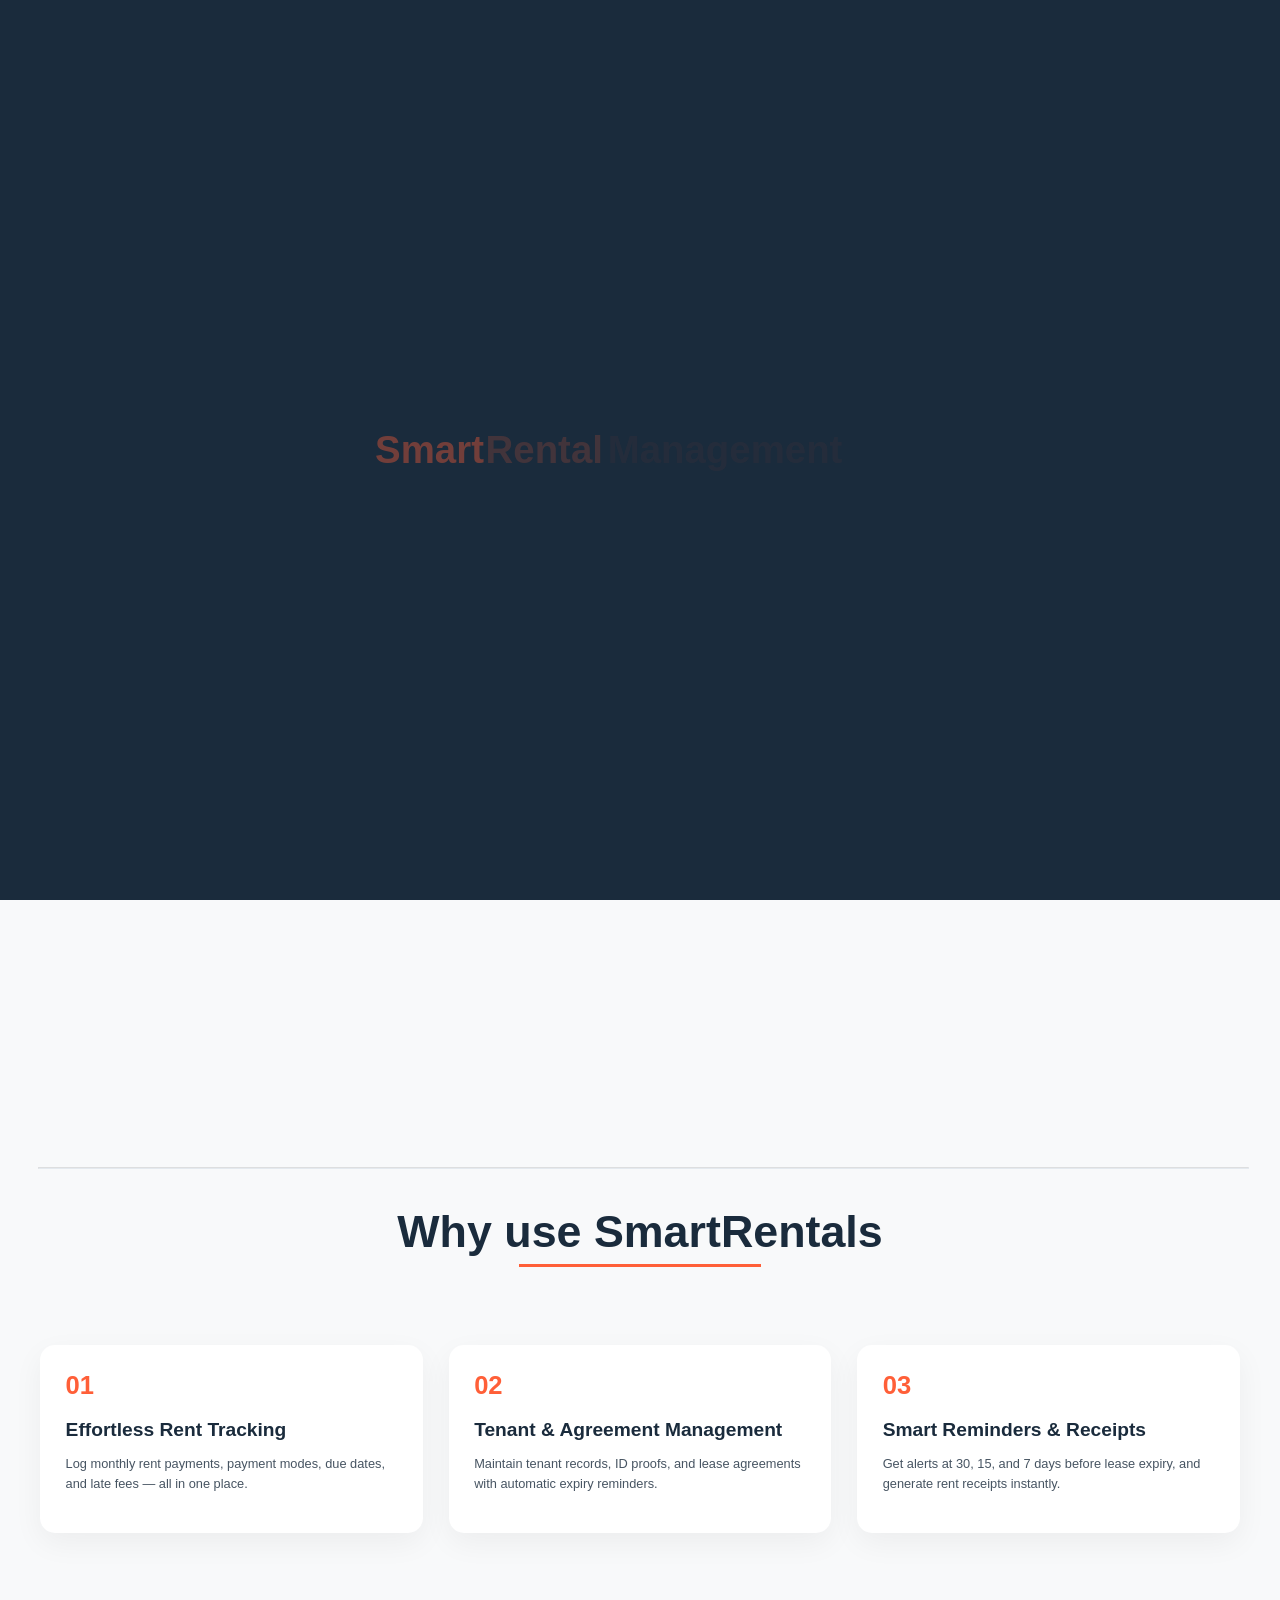
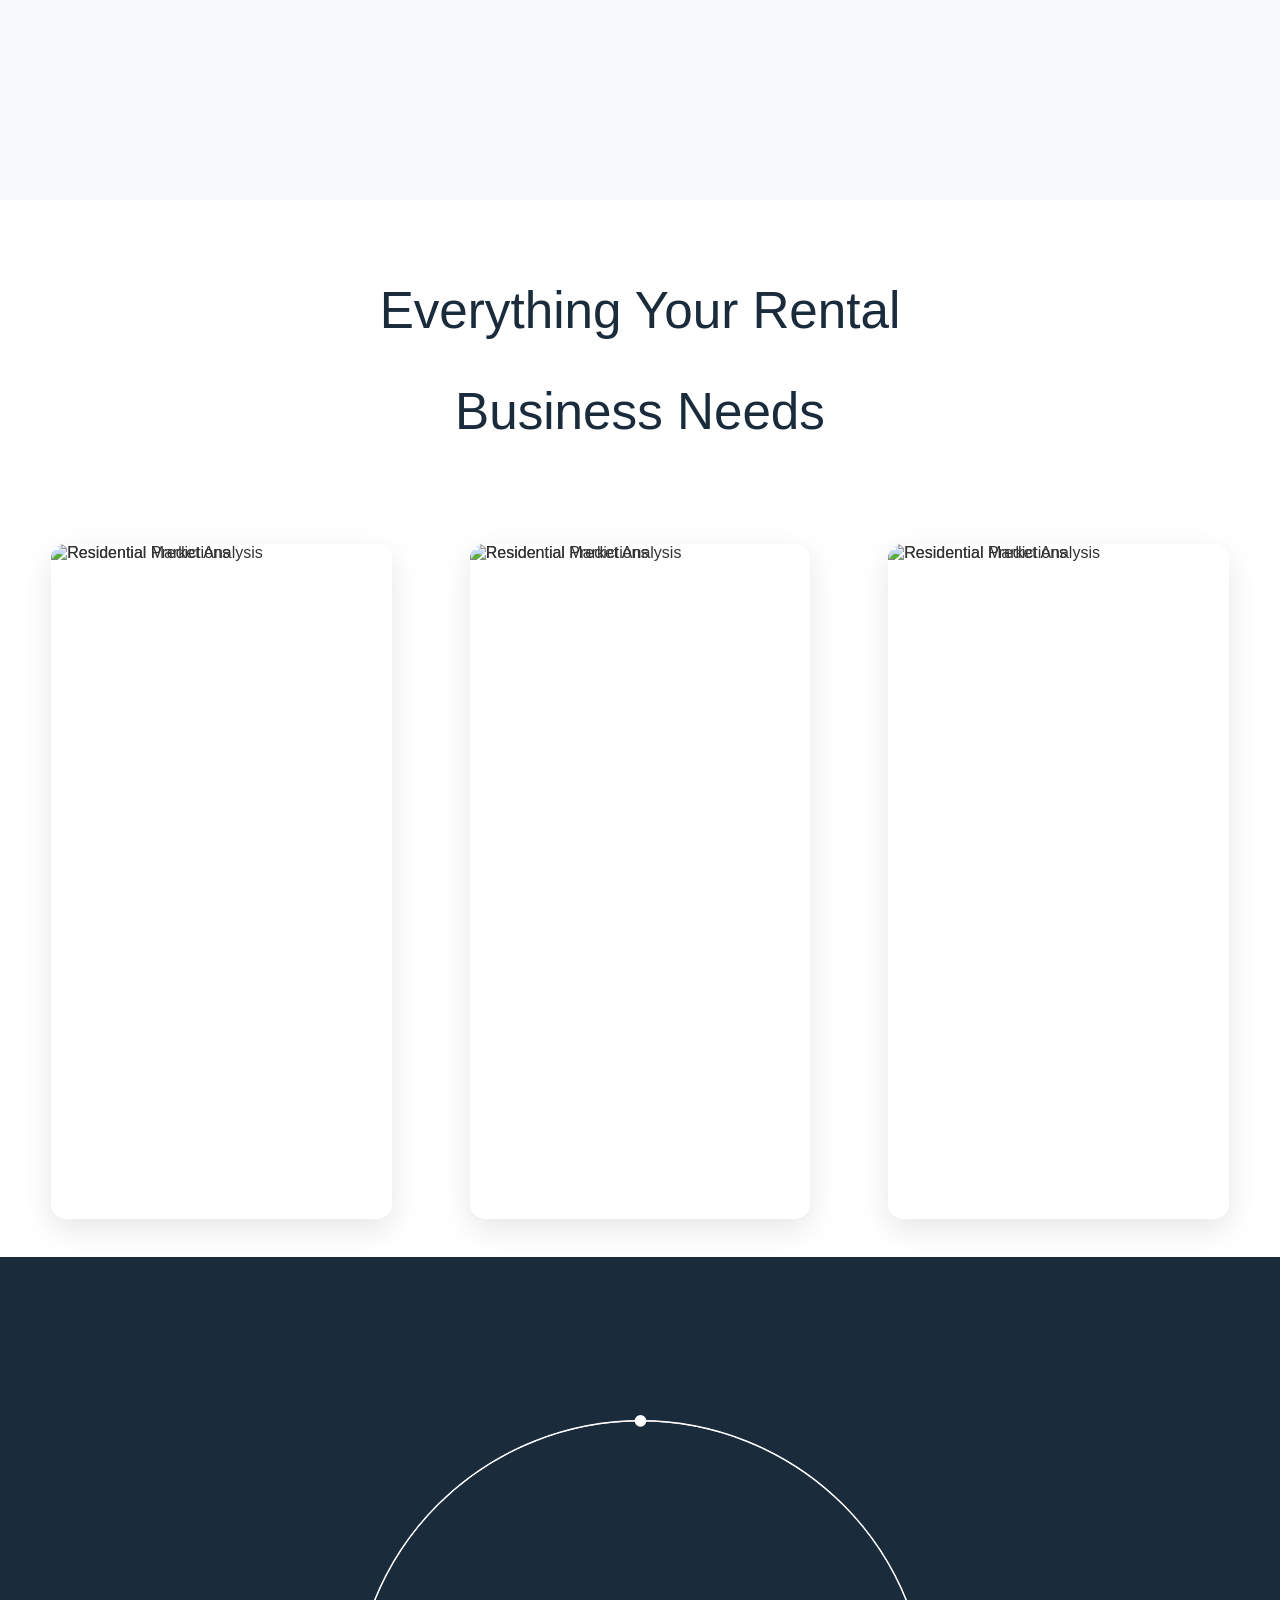
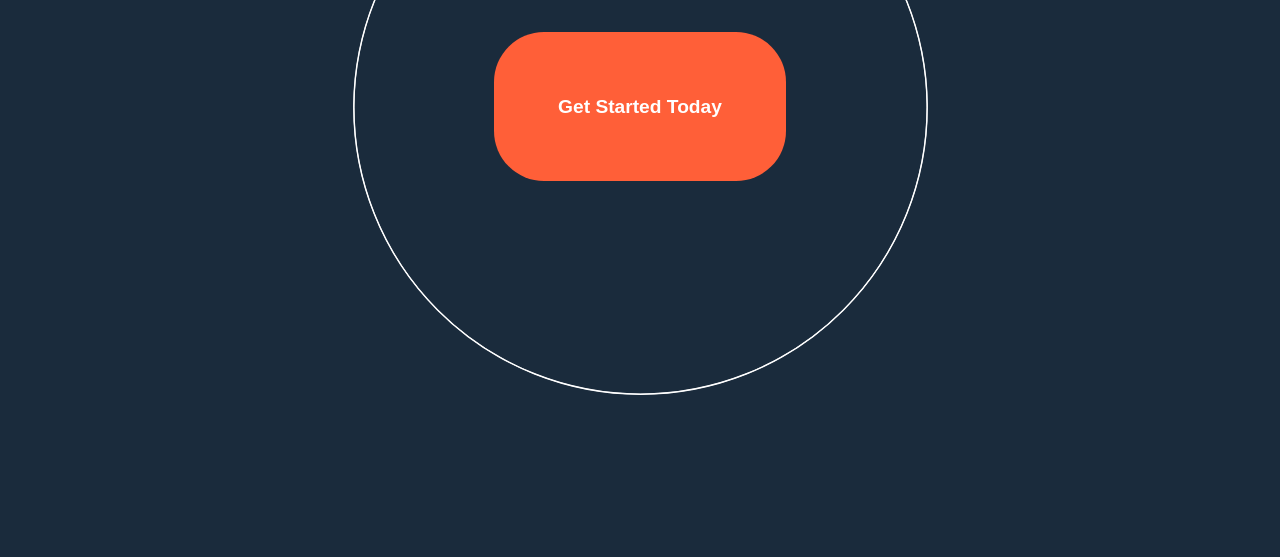
==== templates/index.html @ cf7ee50f "Initial commit of SmartRentals project" ====
<!DOCTYPE html>
<html lang="en">

<head>
    <meta charset="UTF-8">
    <meta name="viewport" content="width=device-width, initial-scale=1.0">
    <title>SmartRentals | Rental &amp; Tenant Management System</title>
    <link rel="shortcut icon" href="assets/img/favicon.ico" type="image/x-icon">
    <link rel="stylesheet" href="https://cdn.jsdelivr.net/npm/swiper@11/swiper-bundle.min.css" />
    <link rel="stylesheet" href="https://cdn.jsdelivr.net/npm/locomotive-scroll@3.5.4/dist/locomotive-scroll.css">
    <style>
        /* CSS for SmartRentals */
        body {
            -webkit-user-select: none;
            -moz-user-select: none;
            -ms-user-select: none;
            user-select: none;
            background: #f8f9fa;
            font-family: 'Raleway', sans-serif;
            margin: 0;
            padding: 0;
            box-sizing: border-box;
        }

        @font-face {
            font-family: insights;
            src: url(./static/fonts/Rejouice-Headline.ttf);
        }

        video::-webkit-media-controls-fullscreen-button {
            display: none !important;
        }

        html,
        body {
            height: 100%;
            width: 100%;
            background: #fff;
            color: #333;
        }

        /* Color Variables */
        :root {
            --primary-dark: #1a2b3c;
            --primary-accent: #FF5F38;
            --accent-hover: #e04b2a;
            --light-bg: #f8f9fa;
            --text-dark: #1a2b3c;
            --text-light: #ffffff;
        }

        /* Loader Styles */
        #loader {
            height: 100%;
            width: 100%;
            position: fixed;
            top: 0;
            background: var(--primary-dark);
            z-index: 99;
            display: flex;
            align-items: center;
            justify-content: center;
            gap: 10px;
            color: var(--primary-accent);
        }

        #loader h3 {
            font-size: 3vw;
        }

        /* Page 1 - Hero Section */
        #page1 {
            height: 100vh;
            width: 100%;
            position: relative;
        }

        #cursor {
            height: 7.5vw;
            width: 7.5vw;
            background-color: var(--primary-dark);
            border-radius: 50%;
            position: fixed;
            z-index: 9;
            display: flex;
            align-items: center;
            justify-content: center;
            transform: translate(-50%, -50%);
        }

        #cursor h5 {
            font-size: 1.15vw;
            font-weight: 500;
            color: var(--text-light);
        }

        #page1 video {
            height: 100%;
            width: 100%;
            object-fit: cover;
            position: absolute;
        }

        #page1-content {
            height: 100%;
            position: relative;
            width: 100%;
            color: var(--text-light);
            display: flex;
            z-index: 10;
            align-items: center;
            flex-direction: column;
            justify-content: space-between;
        }

        nav {
            width: 100%;
            display: flex;
            text-align: center;
            justify-content: space-between;
            padding: 3vw;
        }

        nav h3 {
            font-size: 1.4vw;
            font-weight: 100;
            color: var(--text-light);
        }

        nav h4 {
            font-size: 1.4vw;
            font-weight: 100;
            color: var(--text-light);
        }

        #page1-content h1 {
            font-family: insights;
            font-size: 14vw;
            line-height: 14vw;
            font-weight: 100;
            color: var(--text-light);
            text-shadow: 0 0 10px rgba(0, 0, 0, 0.3);
            white-space: nowrap;
        }

        #page1-content span {
            font-family: insights;
            display: inline-block;
        }

        /* Page 2 - About Section */
        #page2 {
            min-height: 100vh;
            width: 100%;
            background: var(--light-bg);
            padding: 3vw;
            display: flex;
            flex-direction: column;
            justify-content: center;
            box-sizing: border-box;
        }

        .features-heading {
            text-align: center;
            margin-bottom: 4vw;
        }

        .features-heading h2 {
            font-size: 3.5vw;
            color: var(--primary-dark);
            font-weight: 600;
            position: relative;
            display: inline-block;
        }

        .features-heading h2::after {
            content: '';
            position: absolute;
            width: 50%;
            height: 3px;
            background: var(--primary-accent);
            bottom: -10px;
            left: 25%;
        }

        .features-container {
            display: flex;
            justify-content: center;
            gap: 2vw;
            margin: 0 auto;
            max-width: 1200px;
        }

        .feature-card {
            width: 28%;
            padding: 2vw;
            background: white;
            border-radius: 15px;
            box-shadow: 0 10px 30px rgba(0, 0, 0, 0.05);
            transition: all 0.3s ease;
        }

        .feature-number {
            font-size: 2vw;
            font-weight: 700;
            color: var(--primary-accent);
            margin-bottom: 1vw;
        }

        .feature-content h3 {
            font-size: 1.5vw;
            color: var(--primary-dark);
            margin-bottom: 1vw;
            font-weight: 600;
        }

        .feature-content p {
            font-size: 1vw;
            color: var(--text-dark);
            line-height: 1.6;
            opacity: 0.8;
        }

        #page2>#nav {
            display: flex;
            padding: 2.8vw;
            padding-bottom: 1vw;
            height: 21vh;
            width: 100%;
            align-items: end;
            overflow: hidden;
            justify-content: space-between;
        }

        hr {
            width: 94.4vw;
            margin: 0 auto;
            justify-content: center;
            border-color: rgba(26, 43, 60, 0.1);
        }

        #page2>#nav>.elem h1 {
            align-items: baseline;
            font-size: 1.67vw;
            font-weight: 100;
            color: var(--text-dark);
        }

        #page2>.heading {
            padding: 2.8vw;
        }

        #page2>.heading h1 {
            font-size: 4vw;
            font-weight: 500;
            color: var(--text-dark);
        }

        #space {
            margin-left: 8vw;
        }

        /* Page 3 - Services Section */
        #page3 {
            min-height: 100vh;
            width: 100%;
            position: relative;
            padding: 3vw;
            /* Already set, ensure this is enough */
            background: #fff;
            box-sizing: border-box;
            /* Ensures padding is included in width */
        }

        #page3-top {
            text-align: center;
        }

        #page3-top h4 {
            margin-bottom: 1vw;
            font-size: 1vw;
            font-weight: 500;
            color: var(--text-dark);
        }

        #page3-top span {
            font-size: 0.7vw;
            background-color: var(--primary-accent);
            color: var(--text-light);
            padding: 2px 5px;
            border-radius: 10px;
        }

        #page3-top h2 {
            font-size: 4vw;
            font-weight: 500;
            color: var(--text-dark);
        }

        #page3-elements {
            height: 75vh;
            display: flex;
            justify-content: space-between;
            /* Distributes space evenly */
            align-items: center;
            width: 100%;
            margin-top: 8vw;
            gap: 2vw;
            /* Adds consistent spacing between boxes */
            padding: 0 1vw;
            /* Extra side padding to prevent edge sticking */
            box-sizing: border-box;
            /* Includes padding in width calculation */
        }

        #page3-elements .box {
            height: 100%;
            width: calc(30% - 1vw);
            /* Adjusts width to account for gap */
            position: relative;
            overflow: hidden;
            border-radius: 15px;
            box-shadow: 0 10px 30px rgba(0, 0, 0, 0.1);
        }

        #page3-elements .box video {
            height: 100%;
            width: 100%;
            object-fit: cover;
            object-position: center;
        }

        #page3-elements .box img {
            height: 100%;
            width: 100%;
            object-fit: cover;
            object-position: center;
            position: absolute;
            transition: all linear 0.7s;
        }

        #page3-elements>.box:hover img {
            opacity: 1;
        }

        .box-content {
            position: absolute;
            bottom: 0;
            left: 0;
            width: 100%;
            padding: 2vw;
            background: linear-gradient(to top, rgba(0, 0, 0, 0.8), transparent);
            color: var(--text-light);
            z-index: 2;
            transform: translateY(50px);
            opacity: 0;
            transition: all 0.3s ease;
        }

        .box-content h3 {
            font-size: 1.8vw;
            margin-bottom: 0.5vw;
        }

        .box-content p {
            font-size: 1vw;
            opacity: 0.8;
        }

        #page3-elements .box:hover .box-content {
            transform: translateY(0);
            opacity: 1;
        }

        /* Page 4 - CTA Section */
        #page4 {
            height: 100vh;
            width: 100%;
            position: relative;
            display: flex;
            align-items: center;
            justify-content: center;
            background: var(--primary-dark);
        }

        #page4 a {
            color: var(--text-light);
            padding: 5vw;
            font-size: larger;
            font-weight: bolder;
            text-decoration: none;
            background: var(--primary-accent);
            border-radius: 50px;
            transition: all 0.3s ease;
            z-index: 10;
        }

        #page4 a:hover {
            background: var(--accent-hover);
        }

        #page4-top {
            position: absolute;
            z-index: 2;
        }

        #page4 video {
            width: 50%;
        }

        #page4 svg {
            position: absolute;
            height: 65%;
        }

        /* Page 5 - Portfolio Section */
        #page5 {
            height: 100vh;
            width: 100%;
            background: var(--light-bg);
            position: relative;
        }

        #page5 h1 {
            font-size: 4vw;
            font-family: insights;
            font-weight: 100;
            border-bottom: 1px solid rgba(26, 43, 60, 0.1);
            width: 96%;
            margin-left: 2%;
            margin-bottom: -3vw;
            color: var(--text-dark);
            padding-top: 5vw;
        }

        #page5 #swiperdiv {
            position: relative;
            height: 100vh;
        }

        .swiper {
            width: 100vw;
            padding: 5vw;
        }

        .swiper-slide {
            position: relative;
            overflow: hidden;
            border-radius: 15px;
            box-shadow: 0 10px 30px rgba(0, 0, 0, 0.1);
        }

        .swiper-slide img {
            width: 100%;
            height: 60vh;
            object-fit: cover;
        }

        .slide-content {
            position: absolute;
            bottom: 0;
            left: 0;
            width: 100%;
            padding: 2vw;
            background: linear-gradient(to top, rgba(0, 0, 0, 0.8), transparent);
            color: var(--text-light);
        }

        .slide-content h3 {
            font-size: 2vw;
            margin-bottom: 0.5vw;
        }

        .slide-content p {
            font-size: 1.2vw;
            opacity: 0.8;
        }

        .swiper-wrapper {
            align-items: baseline;
            position: absolute;
            z-index: 10;
        }

        @media (max-width: 1024px) {
            .features-heading h2 {
                font-size: 4vw;
            }

            .feature-card {
                width: 30%;
                padding: 3vw;
            }
        }

        /* Responsive Styles */
        @media (max-width: 768px) {
            .features-heading h2 {
                font-size: 6vw;
                margin-bottom: 6vw;
            }

            .features-container {
                flex-direction: column;
                gap: 4vw;
            }

            .feature-card {
                width: 100%;
                padding: 6vw;
            }

            .feature-number {
                font-size: 6vw;
            }

            .feature-content h3 {
                font-size: 4.5vw;
            }

            .feature-content p {
                font-size: 3.5vw;
            }

            #loader h3 {
                font-size: 5vw;
            }

            #page1-content h1 {
                font-size: 10vw;
                line-height: 10vw;
                white-space: nowrap;
            }

            nav h3,
            nav h4 {
                font-size: 3vw;
            }

            #cursor {
                height: 12vw;
                width: 12vw;
            }

            #cursor h5 {
                font-size: 2vw;
            }

            #page2>#nav>.elem h1 {
                font-size: 3vw;
            }

            #page2>.heading h1 {
                font-size: 5vw;
            }

            #page3-top h4 {
                font-size: 2vw;
            }

            #page3-top h2 {
                font-size: 6vw;
            }

            #page3-elements {
                flex-direction: column;
                height: auto;
            }

            #page3-elements .box {
                width: 90%;
                height: 40vh;
                margin-bottom: 3vw;
            }

            .box-content h3 {
                font-size: 3vw;
            }

            .box-content p {
                font-size: 2vw;
            }

            #page5 h1 {
                font-size: 15vw;
            }

            #page5 img {
                height: 20%;
                right: 5%;
                bottom: 10%;
            }

            .swiper {
                padding: 2vw;
            }

            .swiper-slide img {
                height: 40vh;
            }

            .slide-content h3 {
                font-size: 4vw;
            }

            .slide-content p {
                font-size: 2.5vw;
            }
        }
    </style>
</head>

<body>
    <div id="loader">
        <h3>Smart</h3>
        <h3>Rental</h3>
        <h3>Management</h3>
    </div>
    <div id="main">
        <div id="page1">

            <video muted autoplay playsinline loop poster="assets/img/hero-background.jpg">
                <source src="static/videos/Untitled video - Made with Clipchamp.mp4" type="video/mp4">
                <!-- Fallback image if video doesn't load -->
                <img src="assets/img/hero-background.jpg" alt="Real Estate Data Visualization">
            </video>
            <div id="page1-content">

                <div class="title-container"> <!-- NEW: Wrap h1 in this div -->
                    <h1><span>S</span><span>m</span><span>a</span><span>r</span><span>t</span><span>R</span><span>e</span><span>n</span><span>t</span><span>a</span><span>l</span><span>s</span>
                    </h1>
                </div>
            </div>
        </div>
        <div id="page2">
            <hr>
            <div class="features-heading">
                <h2>Why use SmartRentals</h2>
            </div>
            <div class="features-container">
                <div class="feature-card">
                    <div class="feature-number">01</div>
                    <div class="feature-content">
                        <h3>Effortless Rent Tracking</h3>
                        <p>Log monthly rent payments, payment modes, due dates, and late fees — all in one place.</p>
                    </div>
                </div>

                <div class="feature-card">
                    <div class="feature-number">02</div>
                    <div class="feature-content">
                        <h3>Tenant &amp; Agreement Management</h3>
                        <p>Maintain tenant records, ID proofs, and lease agreements with automatic expiry reminders.</p>
                    </div>
                </div>

                <div class="feature-card">
                    <div class="feature-number">03</div>
                    <div class="feature-content">
                        <h3>Smart Reminders &amp; Receipts</h3>
                        <p>Get alerts at 30, 15, and 7 days before lease expiry, and generate rent receipts instantly.</p>
                    </div>
                </div>
            </div>
        </div>
        <div id="page3">
            <div id="page3-top">
                <h2>Everything Your Rental</h2>
                <h2>Business Needs</h2>
            </div>
            <div id="page3-elements">
                <div class="box">
                    <!-- Main image (fades out on hover) -->
                    <img src="static/videos/ChatGPT Image Apr 13, 2025, 05_16_09 PM.png" alt="Residential Predictions">

                    <!-- Your new image (appears on hover) -->
                    <img src="static/videos/ChatGPT Image Apr 13, 2025, 05_16_09 PM.png"
                        alt="Residential Market Analysis" class="hover-image">

                    <div class="box-content">
                        <h3>Property &amp; Tenant Records</h3>
                        <p>Store all property and tenant details securely in one place</p>
                    </div>
                </div>
                <div class="box">
                    <!-- Main image (fades out on hover) -->
                    <img src="static/videos/ChatGPT Image Apr 14, 2025, 03_05_06 PM.png" alt="Residential Predictions">

                    <!-- Your new image (appears on hover) -->
                    <img src="static/videos/ChatGPT Image Apr 14, 2025, 03_05_06 PM.png"
                        alt="Residential Market Analysis" class="hover-image">

                    <div class="box-content">
                        <h3>Rent Payment Tracking</h3>
                        <p>Track monthly payments, dues, and generate receipts instantly</p>
                    </div>
                </div>
                <div class="box">
                    <!-- Main image (fades out on hover) -->
                    <img src="static/videos/image.png" alt="Residential Predictions">

                    <!-- Your new image (appears on hover) -->
                    <img src="static/videos/image.png" alt="Residential Market Analysis" class="hover-image">

                    <div class="box-content">
                        <h3>Complaints &amp; Maintenance</h3>
                        <p>Log, assign, and resolve tenant complaints efficiently</p>
                    </div>
                </div>
            </div>
        </div>
        <div id="page4">
            <div id="page4-top">
                <a href="/login">Get Started Today</a>
            </div>
            <video muted autoplay playsinline loop poster="#000">
                <source src="assets/videos/data-visualization.webm" type="video/mp4">
            </video>
            <svg class="abs tl:0 fit transform rotate:130 (.in-view):rotate:237deg (.in-view):tween:all,2.8s,easeOutSlow "
                viewBox="0 0 100 100">
                <circle cx="50" cy="1" r="1" fill="#fff"></circle>
            </svg>
            <svg class="abs tl:0 fit transform rotate:90deg rotate" viewBox="0 0 100 100">
                <circle cx="50" cy="50" r="49" stroke="#fff" stroke-width="0.25" fill="none"
                    class="o:0.3 dasharray:302 dashoffset:604 (.in-view):dashoffset:400 (.in-view):tween:all,2.8s,easeOutSlow ">
                </circle>
                <circle cx="50" cy="50" r="49" stroke="#fff" stroke-width="0.15" fill="none"
                    class="dasharray:302 dashoffset:302 (.in-view):dashoffset:100 (.in-view):tween:all,2.8s,easeOutSlow ">
                </circle>
            </svg>
        </div>



        <!-- JavaScript Libraries -->
        <script src="https://cdn.jsdelivr.net/npm/swiper@11/swiper-bundle.min.js"></script>
        <script src="https://cdn.jsdelivr.net/npm/locomotive-scroll@3.5.4/dist/locomotive-scroll.js"></script>
        <script src="https://cdnjs.cloudflare.com/ajax/libs/gsap/3.12.3/gsap.min.js"
            integrity="sha512-7Au1ULjlT8PP1Ygs6mDZh9NuQD0A5prSrAUiPHMXpU6g3UMd8qesVnhug5X4RoDr35x5upNpx0A6Sisz1LSTXA=="
            crossorigin="anonymous" referrerpolicy="no-referrer"></script>
        <script src="https://cdnjs.cloudflare.com/ajax/libs/gsap/3.12.3/ScrollTrigger.min.js"
            integrity="sha512-LQQDtPAueBcmGXKdOBcMkrhrtqM7xR2bVrnMtYZ8ImAZhFlIb5xrMqQ6uZviyeSB+4mYj89ta8niiCIQM1Gj0w=="
            crossorigin="anonymous" referrerpolicy="no-referrer"></script>

        <script>
            // JavaScript for SmartRentals
            document.addEventListener("DOMContentLoaded", function () {
                // Initialize loader animation
                var tl = gsap.timeline();
                tl.from("#loader h3", {
                    x: 40,
                    opacity: 0,
                    duration: 1,
                    stagger: 0.2
                });
                tl.to("#loader h3", {
                    x: -40,
                    opacity: 0,
                    duration: 1,
                    stagger: -0.2
                });
                tl.to("#loader", {
                    opacity: 0,
                    display: "none",
                });
                tl.from("#page1-content span", {
                    y: 100,
                    opacity: 0,
                    stagger: 0.1
                });

                // Auto-play video
                document.querySelector("body").addEventListener("click", () => {
                    document.querySelector("video").play();
                });

                // Initialize Swiper
                var swiper = new Swiper(".mySwiper", {
                    slidesPerView: 3,
                    spaceBetween: 30,
                    loop: true,
                    autoplay: {
                        delay: 2500,
                        disableOnInteraction: false,
                    },
                    breakpoints: {
                        320: {
                            slidesPerView: 1,
                            spaceBetween: 20
                        },
                        768: {
                            slidesPerView: 2,
                            spaceBetween: 30
                        },
                        1024: {
                            slidesPerView: 3,
                            spaceBetween: 30
                        }
                    }
                });

                // Initialize Locomotive Scroll
                gsap.registerPlugin(ScrollTrigger);
                const locoScroll = new LocomotiveScroll({
                    el: document.querySelector("#main"),
                    smooth: true,
                    smartphone: {
                        smooth: true
                    },
                    tablet: {
                        smooth: true
                    }
                });
                locoScroll.on("scroll", ScrollTrigger.update);
                ScrollTrigger.scrollerProxy("#main", {
                    scrollTop(value) {
                        return arguments.length ? locoScroll.scrollTo(value, 0, 0) : locoScroll.scroll.instance.scroll.y;
                    },
                    getBoundingClientRect() {
                        return { top: 0, left: 0, width: window.innerWidth, height: window.innerHeight };
                    },
                    pinType: document.querySelector("#main").style.transform ? "transform" : "fixed"
                });
                ScrollTrigger.addEventListener("refresh", () => locoScroll.update());
                ScrollTrigger.refresh();

                // Custom cursor effect
                var page1Content = document.querySelector("#page1-content");
                var cursor = document.querySelector("#cursor");

                if (window.innerWidth > 768) {
                    page1Content.addEventListener("mousemove", function (dets) {
                        gsap.to(cursor, {
                            x: dets.x,
                            y: dets.y
                        });
                    });

                    page1Content.addEventListener("mouseenter", function () {
                        gsap.to(cursor, {
                            scale: 1,
                            opacity: 1,
                        });
                    });

                    page1Content.addEventListener("mouseleave", function () {
                        gsap.to(cursor, {
                            scale: 0,
                            opacity: 0
                        });
                    });
                } else {
                    cursor.style.display = "none";
                }

                // Page 2 animation
                gsap.from(".elem h1", {
                    y: 100,
                    stagger: 0.2,
                    duration: 1,
                    scrollTrigger: {
                        trigger: "#page2",
                        scroller: "#main",
                        start: "top 47%",
                        end: "top 45%",
                        scrub: 1
                    }
                });

                // Box hover effects
                document.querySelectorAll('#page3-elements .box').forEach(box => {
                    box.addEventListener('mouseenter', () => {
                        gsap.to(box.querySelector('.box-content'), {
                            y: 0,
                            opacity: 1,
                            duration: 0.3
                        });
                    });

                    box.addEventListener('mouseleave', () => {
                        gsap.to(box.querySelector('.box-content'), {
                            y: 50,
                            opacity: 0,
                            duration: 0.3
                        });
                    });
                });

                // Responsive adjustments
                function handleResize() {
                    if (window.innerWidth <= 768) {
                        // Mobile-specific adjustments
                        document.querySelectorAll('.box-content').forEach(content => {
                            content.style.transform = 'translateY(0)';
                            content.style.opacity = '1';
                        });
                    }
                }

                window.addEventListener('resize', handleResize);
                handleResize();
            });
        </script>
</body>

</html>
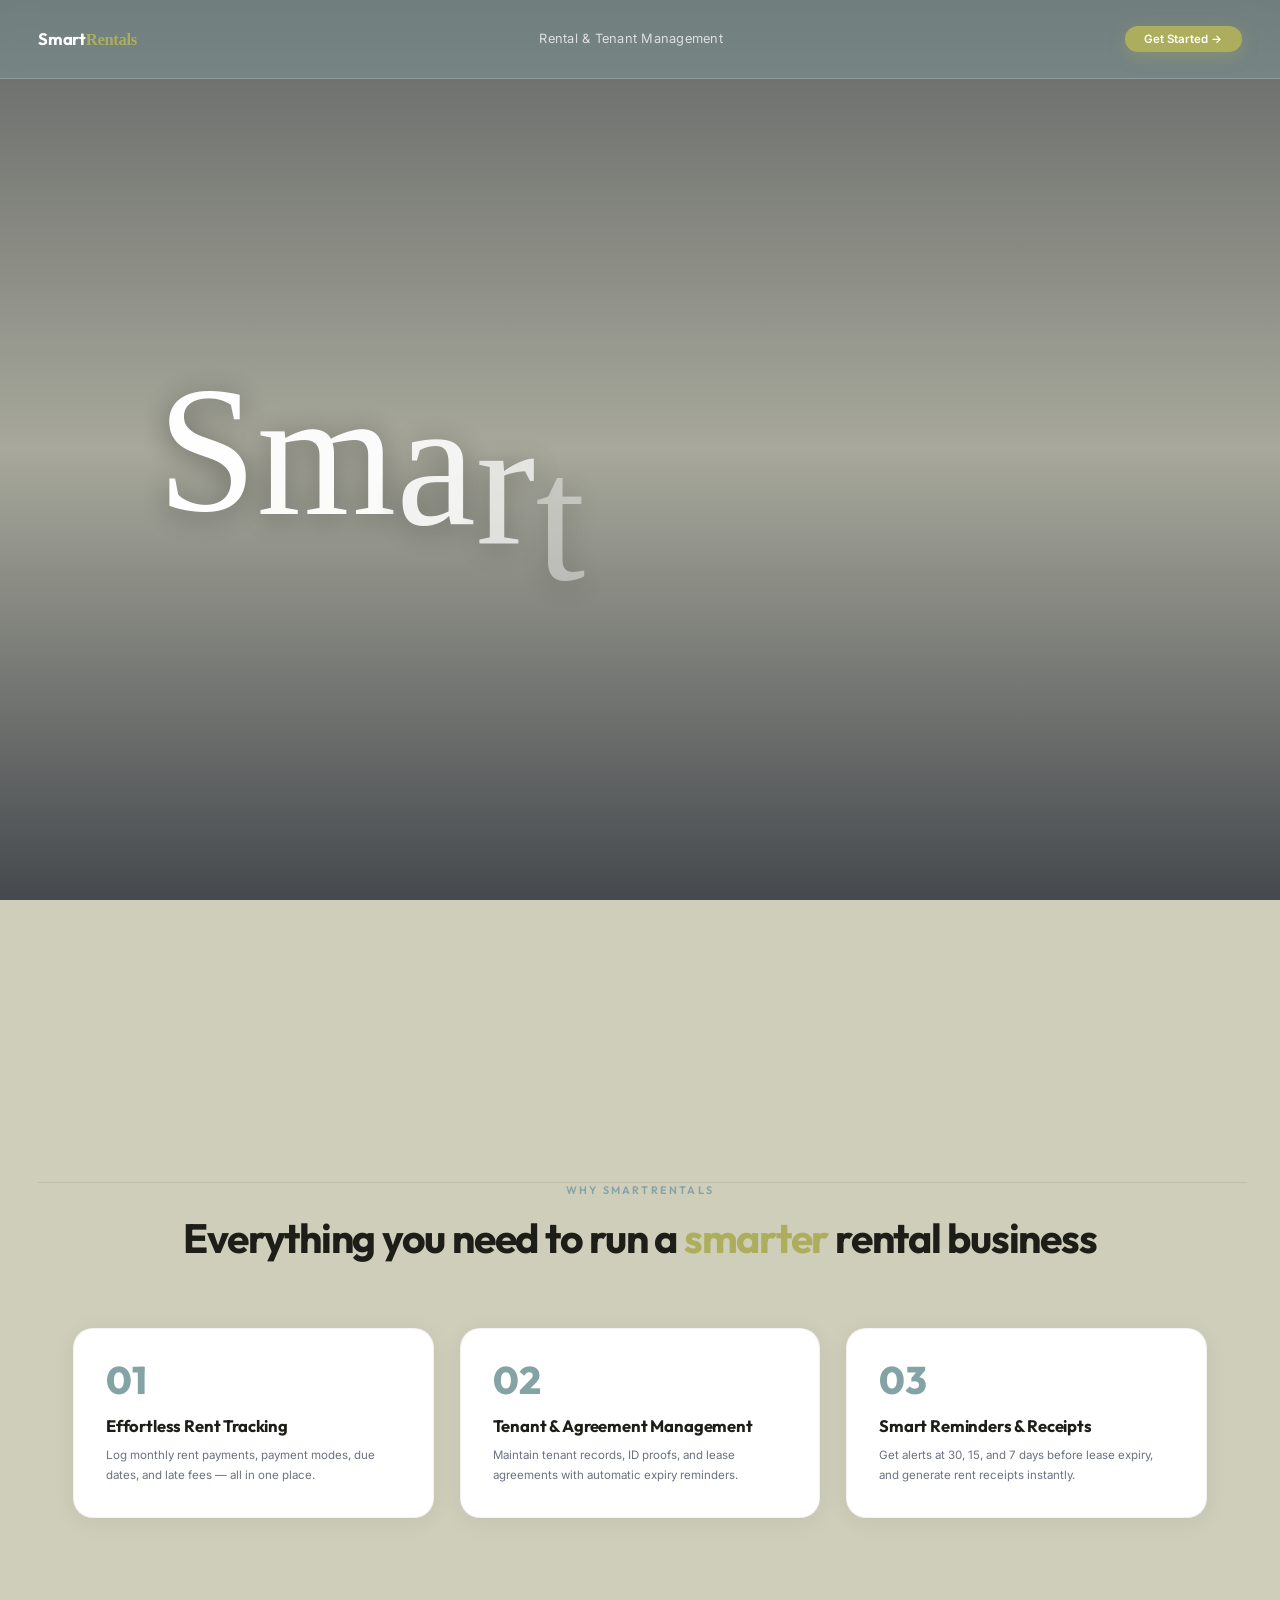
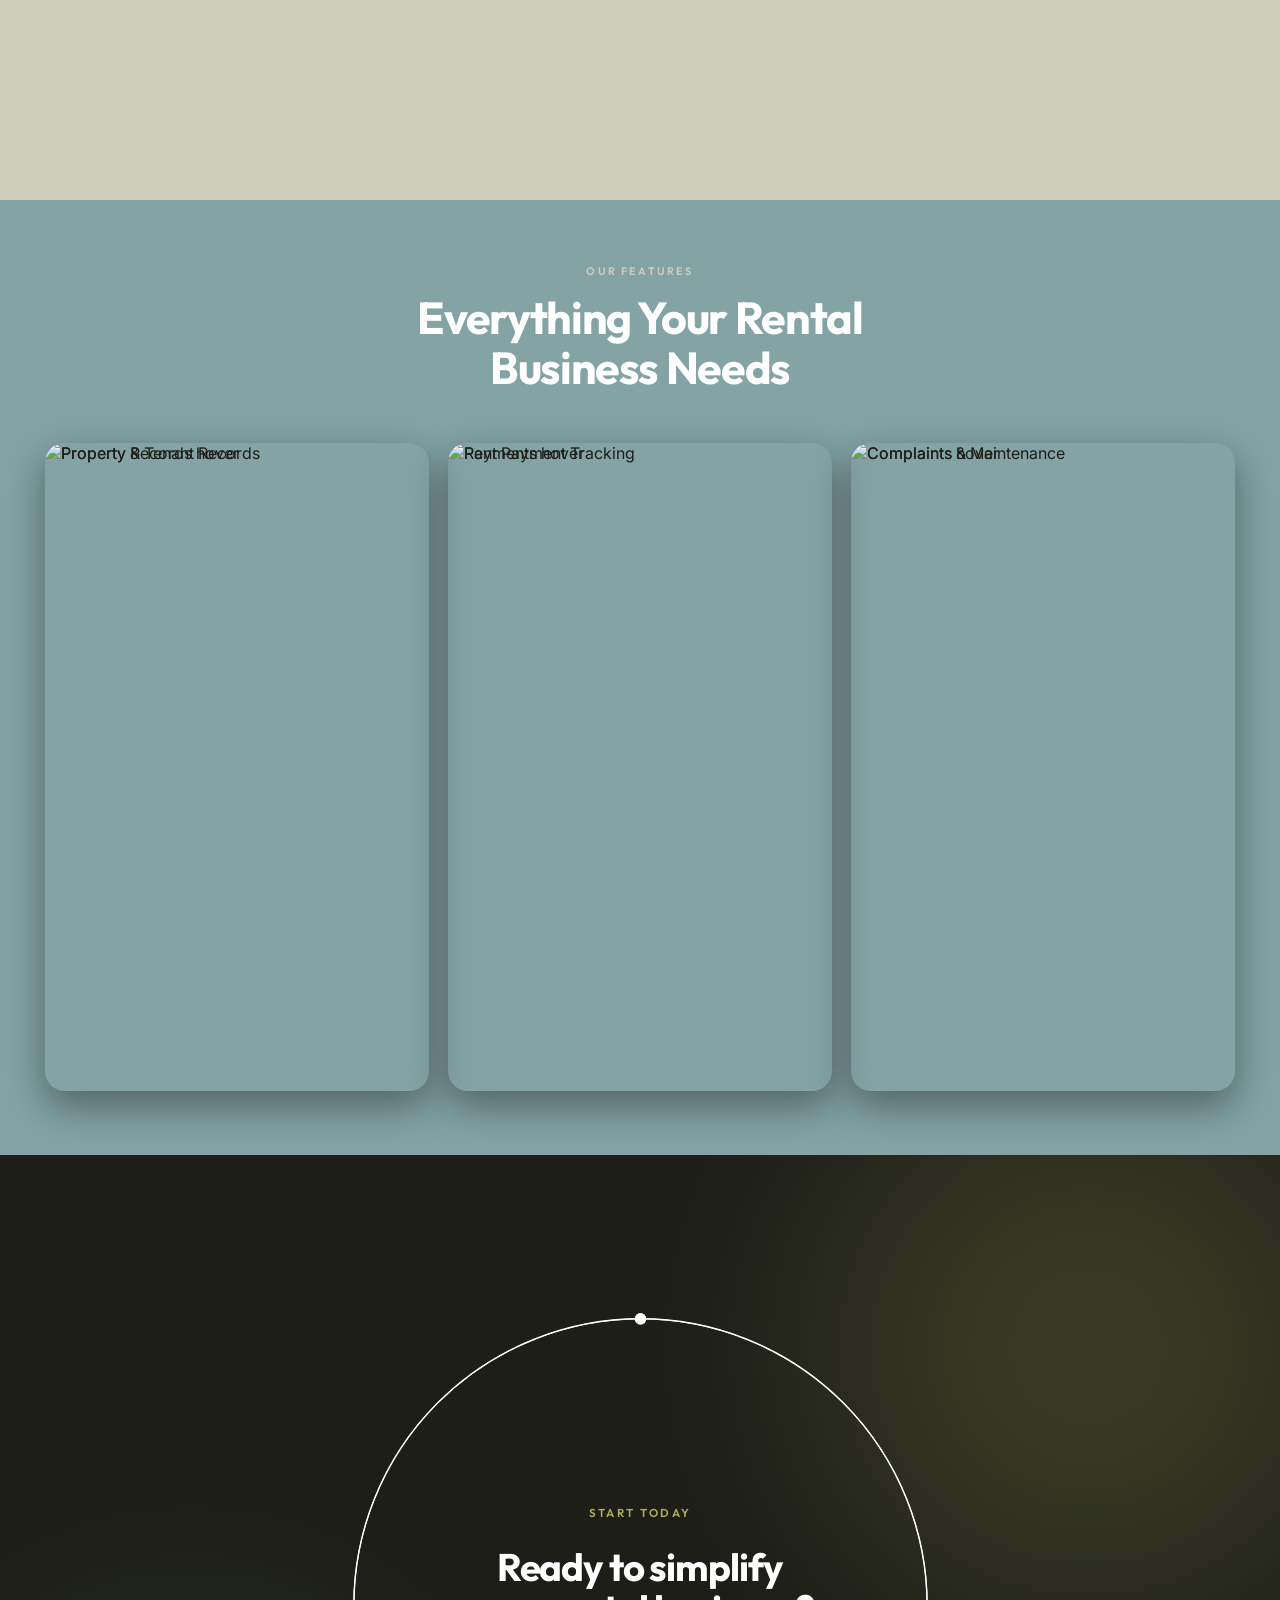
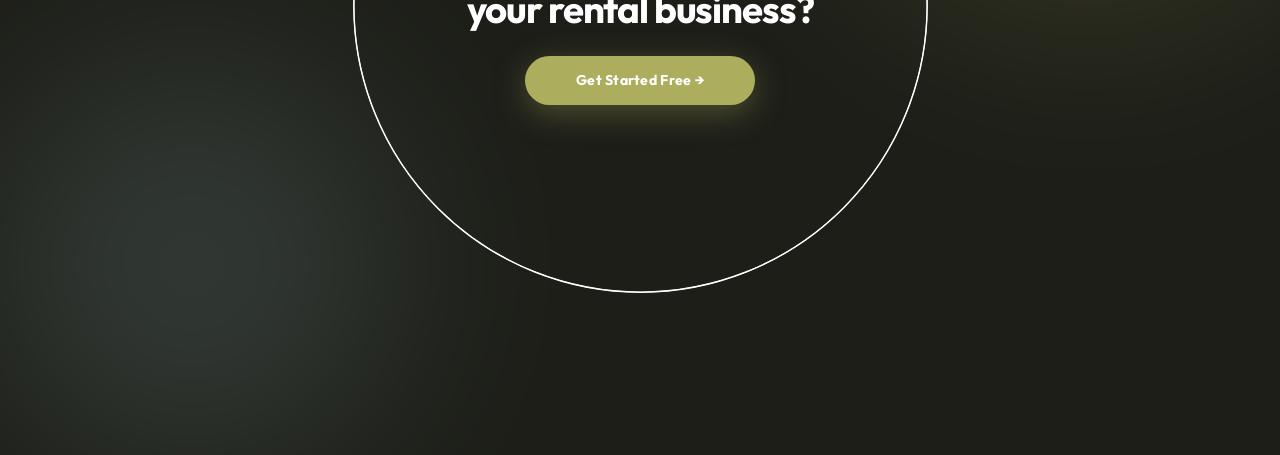
==== commit c6d9480f: "major UI/UX upgrades" ====
--- a/templates/index.html
+++ b/templates/index.html
@@ -4,608 +4,476 @@
 <head>
     <meta charset="UTF-8">
     <meta name="viewport" content="width=device-width, initial-scale=1.0">
+    <meta name="description" content="SmartRentals — The all-in-one rental & tenant management system for modern landlords.">
     <title>SmartRentals | Rental &amp; Tenant Management System</title>
     <link rel="shortcut icon" href="assets/img/favicon.ico" type="image/x-icon">
+    <link rel="preconnect" href="https://fonts.googleapis.com">
+    <link rel="preconnect" href="https://fonts.gstatic.com" crossorigin>
+    <link href="https://fonts.googleapis.com/css2?family=Inter:wght@300;400;500;600;700&family=Outfit:wght@300;400;600;700;800&display=swap" rel="stylesheet">
     <link rel="stylesheet" href="https://cdn.jsdelivr.net/npm/swiper@11/swiper-bundle.min.css" />
     <link rel="stylesheet" href="https://cdn.jsdelivr.net/npm/locomotive-scroll@3.5.4/dist/locomotive-scroll.css">
     <style>
-        /* CSS for SmartRentals */
-        body {
-            -webkit-user-select: none;
-            -moz-user-select: none;
-            -ms-user-select: none;
-            user-select: none;
-            background: #f8f9fa;
-            font-family: 'Raleway', sans-serif;
-            margin: 0;
-            padding: 0;
-            box-sizing: border-box;
-        }
+        /* ── Root Tokens ───────────────────────────────────────── */
+        :root {
+            --primary-60: #CFCEBA;
+            --secondary-30: #84A3A5;
+            --accent-10: #ADAE5D;
+            --accent-hover: #98994a;
+            --accent-glow: rgba(173, 174, 93, 0.35);
+            --surface: #f1f2e9;
+            --text-dark: #1d1e18;
+            --text-light: #ffffff;
+            --border-glass: rgba(255, 255, 255, 0.2);
+        }
+
+        * { margin: 0; padding: 0; box-sizing: border-box; }
 
         @font-face {
             font-family: insights;
             src: url(./static/fonts/Rejouice-Headline.ttf);
         }
 
-        video::-webkit-media-controls-fullscreen-button {
-            display: none !important;
-        }
-
-        html,
-        body {
-            height: 100%;
-            width: 100%;
-            background: #fff;
-            color: #333;
-        }
-
-        /* Color Variables */
-        :root {
-            --primary-dark: #1a2b3c;
-            --primary-accent: #FF5F38;
-            --accent-hover: #e04b2a;
-            --light-bg: #f8f9fa;
-            --text-dark: #1a2b3c;
-            --text-light: #ffffff;
-        }
-
-        /* Loader Styles */
+        html, body {
+            height: 100%; width: 100%;
+            -webkit-user-select: none; user-select: none;
+            font-family: 'Inter', sans-serif;
+            background: var(--primary-60);
+            color: var(--text-dark);
+        }
+
+        video::-webkit-media-controls-fullscreen-button { display: none !important; }
+
+        /* ── Loader ────────────────────────────────────────────── */
         #loader {
-            height: 100%;
-            width: 100%;
-            position: fixed;
-            top: 0;
-            background: var(--primary-dark);
+            height: 100%; width: 100%;
+            position: fixed; top: 0;
+            background: var(--secondary-30);
             z-index: 99;
-            display: flex;
-            align-items: center;
-            justify-content: center;
-            gap: 10px;
-            color: var(--primary-accent);
+            display: flex; align-items: center; justify-content: center; gap: 12px;
         }
 
         #loader h3 {
-            font-size: 3vw;
-        }
-
-        /* Page 1 - Hero Section */
+            font-family: 'Outfit', sans-serif;
+            font-size: 2.8vw; font-weight: 700; letter-spacing: 0.05em;
+            color: var(--primary-60);
+        }
+
+        /* ── Custom Cursor ─────────────────────────────────────── */
+        #cursor {
+            height: 7vw; width: 7vw;
+            background: var(--accent-10);
+            border-radius: 50%; position: fixed; z-index: 9;
+            display: flex; align-items: center; justify-content: center;
+            transform: translate(-50%, -50%);
+            box-shadow: 0 0 30px var(--accent-glow);
+            opacity: 0; scale: 0;
+        }
+
+        #cursor h5 {
+            font-size: 1.1vw; font-weight: 600; color: white;
+            font-family: 'Outfit', sans-serif;
+        }
+
+        /* ── Page 1 – Hero ─────────────────────────────────────── */
         #page1 {
-            height: 100vh;
-            width: 100%;
-            position: relative;
-        }
-
-        #cursor {
-            height: 7.5vw;
-            width: 7.5vw;
-            background-color: var(--primary-dark);
-            border-radius: 50%;
-            position: fixed;
-            z-index: 9;
-            display: flex;
-            align-items: center;
-            justify-content: center;
-            transform: translate(-50%, -50%);
-        }
-
-        #cursor h5 {
-            font-size: 1.15vw;
-            font-weight: 500;
+            height: 100vh; width: 100%; position: relative; overflow: hidden;
+        }
+
+        #page1 video {
+            height: 100%; width: 100%; object-fit: cover; position: absolute;
+        }
+
+        /* Dark overlay over video */
+        #page1::after {
+            content: '';
+            position: absolute; inset: 0;
+            background: linear-gradient(180deg, rgba(11,17,32,0.55) 0%, rgba(11,17,32,0.2) 50%, rgba(11,17,32,0.7) 100%);
+            z-index: 1;
+        }
+
+        #page1-content {
+            height: 100%; position: relative; width: 100%;
             color: var(--text-light);
-        }
-
-        #page1 video {
-            height: 100%;
-            width: 100%;
-            object-fit: cover;
-            position: absolute;
-        }
-
-        #page1-content {
-            height: 100%;
-            position: relative;
-            width: 100%;
-            color: var(--text-light);
-            display: flex;
-            z-index: 10;
-            align-items: center;
-            flex-direction: column;
+            display: flex; z-index: 10;
+            align-items: center; flex-direction: column;
             justify-content: space-between;
         }
 
+        /* ── Nav ───────────────────────────────────────────────── */
         nav {
-            width: 100%;
-            display: flex;
-            text-align: center;
+            width: 100%; display: flex; align-items: center;
             justify-content: space-between;
-            padding: 3vw;
-        }
-
-        nav h3 {
-            font-size: 1.4vw;
-            font-weight: 100;
-            color: var(--text-light);
-        }
-
-        nav h4 {
-            font-size: 1.4vw;
-            font-weight: 100;
-            color: var(--text-light);
-        }
-
+            padding: 2vw 3vw;
+            background: rgba(132, 163, 165, 0.4);
+            backdrop-filter: blur(16px); -webkit-backdrop-filter: blur(16px);
+            border-bottom: 1px solid var(--border-glass);
+            position: relative; z-index: 10;
+        }
+
+        .nav-logo {
+            font-family: 'Outfit', sans-serif;
+            font-size: 1.3vw; font-weight: 700; color: white; letter-spacing: -0.02em;
+        }
+        .nav-logo span { color: var(--accent-10); }
+
+        nav h3, nav h4 {
+            font-size: 1vw; font-weight: 400;
+            color: rgba(255,255,255,0.75);
+            letter-spacing: 0.02em;
+        }
+
+        .nav-cta {
+            background: var(--accent-10);
+            color: white; padding: 0.5vw 1.5vw;
+            border-radius: 50px; font-size: 0.9vw; font-weight: 600;
+            text-decoration: none; transition: all 0.3s ease;
+            box-shadow: 0 4px 16px var(--accent-glow);
+        }
+        .nav-cta:hover { background: var(--accent-hover); transform: translateY(-1px); box-shadow: 0 6px 24px var(--accent-glow); }
+
+        /* ── Hero Title ────────────────────────────────────────── */
         #page1-content h1 {
             font-family: insights;
-            font-size: 14vw;
-            line-height: 14vw;
-            font-weight: 100;
+            font-size: 14vw; line-height: 12vw; font-weight: 100;
             color: var(--text-light);
-            text-shadow: 0 0 10px rgba(0, 0, 0, 0.3);
+            text-shadow: 0 4px 30px rgba(0,0,0,0.4);
             white-space: nowrap;
-        }
-
-        #page1-content span {
-            font-family: insights;
+            position: relative; z-index: 10;
+        }
+
+        #page1-content span { font-family: insights; display: inline-block; }
+
+        .title-container { position: relative; z-index: 10; }
+
+        /* Hero bottom tagline */
+        .hero-tagline {
+            position: relative; z-index: 10;
+            text-align: center; padding-bottom: 3vw;
+        }
+        .hero-tagline p {
+            font-family: 'Outfit', sans-serif;
+            font-size: 1.1vw; font-weight: 400;
+            color: rgba(255,255,255,0.7); letter-spacing: 0.1em;
+            text-transform: uppercase;
+        }
+        .hero-tagline .scroll-hint {
+            margin-top: 1vw; display: flex; align-items: center; justify-content: center; gap: 0.5vw;
+            color: rgba(255,255,255,0.4); font-size: 0.8vw;
+        }
+        .hero-tagline .scroll-hint::before, .hero-tagline .scroll-hint::after {
+            content: ''; width: 40px; height: 1px; background: rgba(255,255,255,0.2);
+        }
+
+        /* ── Page 2 – Features ─────────────────────────────────── */
+        #page2 {
+            min-height: 100vh; width: 100%;
+            background: var(--light-bg);
+            padding: 6vw 3vw; display: flex;
+            flex-direction: column; justify-content: center;
+        }
+
+        hr {
+            width: 94.4vw; margin: 0 auto;
+            border: none; border-top: 1px solid rgba(0,0,0,0.08);
+        }
+
+        .features-heading {
+            text-align: center; margin-bottom: 5vw;
+        }
+
+        .features-heading .eyebrow {
+            font-family: 'Outfit', sans-serif;
+            font-size: 0.85vw; font-weight: 600; letter-spacing: 0.2em;
+            text-transform: uppercase;
+            color: var(--secondary-30); margin-bottom: 1.2vw;
+        }
+
+        .features-heading h2 {
+            font-family: 'Outfit', sans-serif;
+            font-size: 3.2vw; font-weight: 700;
+            color: var(--text-dark); letter-spacing: -0.03em;
+            position: relative; display: inline-block;
+        }
+
+        .features-heading h2 .accent-word { color: var(--accent-10); }
+
+        .features-container {
+            display: flex; justify-content: center;
+            gap: 2vw; margin: 0 auto; max-width: 1300px;
+        }
+
+        .feature-card {
+            width: 30%; padding: 2.5vw;
+            background: white;
+            border-radius: 20px;
+            box-shadow: 0 4px 24px rgba(0,0,0,0.06);
+            border: 1px solid rgba(0,0,0,0.05);
+            transition: all 0.35s ease;
+            position: relative; overflow: hidden;
+        }
+
+        .feature-card::before {
+            content: '';
+            position: absolute; top: 0; left: 0; right: 0; height: 3px;
+            background: var(--accent-10);
+            opacity: 0; transition: opacity 0.3s;
+        }
+
+        .feature-card:hover {
+            transform: translateY(-8px);
+            box-shadow: 0 20px 50px rgba(0,0,0,0.12);
+        }
+
+        .feature-card:hover::before { opacity: 1; }
+
+        .feature-number {
+            font-family: 'Outfit', sans-serif;
+            font-size: 3vw; font-weight: 800;
+            color: var(--secondary-30);
+            margin-bottom: 1.2vw; line-height: 1;
+        }
+
+        .feature-content h3 {
+            font-family: 'Outfit', sans-serif;
+            font-size: 1.3vw; color: var(--text-dark);
+            margin-bottom: 0.8vw; font-weight: 700;
+            letter-spacing: -0.01em;
+        }
+
+        .feature-content p {
+            font-size: 0.9vw; color: #6b7280; line-height: 1.7;
+        }
+
+        /* Legacy nav from page2 */
+        #page2>#nav {
+            display: flex; padding: 2.8vw; padding-bottom: 1vw;
+            height: 21vh; width: 100%; align-items: end;
+            overflow: hidden; justify-content: space-between;
+        }
+
+        #page2>#nav>.elem h1 {
+            font-size: 1.67vw; font-weight: 100; color: var(--primary-dark-2);
+        }
+
+        #space { margin-left: 8vw; }
+
+        /* ── Page 3 – Services ─────────────────────────────────── */
+        #page3 {
+            min-height: 100vh; width: 100%; position: relative;
+            padding: 5vw 3vw; background: var(--secondary-30);
+            box-sizing: border-box;
+        }
+
+        #page3-top { text-align: center; margin-bottom: 4vw; }
+
+        #page3-top .eyebrow {
+            font-family: 'Outfit', sans-serif;
+            font-size: 0.85vw; font-weight: 600;
+            letter-spacing: 0.2em; text-transform: uppercase;
+            color: var(--primary-60); margin-bottom: 1.2vw;
+        }
+
+        #page3-top h2 {
+            font-family: 'Outfit', sans-serif;
+            font-size: 3.5vw; font-weight: 700; font-weight: 700;
+            color: white; letter-spacing: -0.03em; line-height: 1.1;
+        }
+
+        #page3-elements {
+            height: 72vh; display: flex;
+            justify-content: space-between;
+            align-items: stretch;
+            width: 100%; gap: 1.5vw;
+            padding: 0 0.5vw; box-sizing: border-box;
+        }
+
+        #page3-elements .box {
+            height: 100%; width: calc(33.33% - 1vw);
+            position: relative; overflow: hidden;
+            border-radius: 20px;
+            box-shadow: 0 15px 40px rgba(0,0,0,0.4);
+            transition: transform 0.4s ease;
+        }
+
+        #page3-elements .box:hover { transform: scale(1.01); }
+
+        #page3-elements .box video {
+            height: 100%; width: 100%; object-fit: cover; object-position: center;
+        }
+
+        #page3-elements .box img {
+            height: 100%; width: 100%; object-fit: cover; object-position: center;
+            position: absolute; transition: all linear 0.7s;
+        }
+
+        #page3-elements>.box:hover img { opacity: 1; }
+
+        .box-content {
+            position: absolute; bottom: 0; left: 0; width: 100%;
+            padding: 2.5vw 2vw;
+            background: linear-gradient(to top, rgba(0,0,0,0.88) 0%, transparent 100%);
+            color: var(--text-light); z-index: 2;
+            transform: translateY(50px); opacity: 0;
+            transition: all 0.35s ease;
+        }
+
+        .box-content .tag {
             display: inline-block;
-        }
-
-        /* Page 2 - About Section */
-        #page2 {
-            min-height: 100vh;
-            width: 100%;
-            background: var(--light-bg);
-            padding: 3vw;
-            display: flex;
-            flex-direction: column;
-            justify-content: center;
-            box-sizing: border-box;
-        }
-
-        .features-heading {
-            text-align: center;
-            margin-bottom: 4vw;
-        }
-
-        .features-heading h2 {
-            font-size: 3.5vw;
-            color: var(--primary-dark);
-            font-weight: 600;
-            position: relative;
-            display: inline-block;
-        }
-
-        .features-heading h2::after {
-            content: '';
-            position: absolute;
-            width: 50%;
-            height: 3px;
-            background: var(--primary-accent);
-            bottom: -10px;
-            left: 25%;
-        }
-
-        .features-container {
-            display: flex;
-            justify-content: center;
-            gap: 2vw;
-            margin: 0 auto;
-            max-width: 1200px;
-        }
-
-        .feature-card {
-            width: 28%;
-            padding: 2vw;
-            background: white;
-            border-radius: 15px;
-            box-shadow: 0 10px 30px rgba(0, 0, 0, 0.05);
-            transition: all 0.3s ease;
-        }
-
-        .feature-number {
-            font-size: 2vw;
-            font-weight: 700;
-            color: var(--primary-accent);
-            margin-bottom: 1vw;
-        }
-
-        .feature-content h3 {
-            font-size: 1.5vw;
-            color: var(--primary-dark);
-            margin-bottom: 1vw;
-            font-weight: 600;
-        }
-
-        .feature-content p {
-            font-size: 1vw;
-            color: var(--text-dark);
-            line-height: 1.6;
-            opacity: 0.8;
-        }
-
-        #page2>#nav {
-            display: flex;
-            padding: 2.8vw;
-            padding-bottom: 1vw;
-            height: 21vh;
-            width: 100%;
-            align-items: end;
+            background: var(--accent-10); color: white;
+            font-size: 0.65vw; font-weight: 700; letter-spacing: 0.1em;
+            text-transform: uppercase; padding: 3px 10px; border-radius: 50px;
+            margin-bottom: 0.6vw;
+        }
+
+        .box-content h3 {
+            font-family: 'Outfit', sans-serif;
+            font-size: 1.7vw; font-weight: 700; margin-bottom: 0.4vw;
+            letter-spacing: -0.01em;
+        }
+
+        .box-content p { font-size: 0.9vw; opacity: 0.75; line-height: 1.5; }
+
+        #page3-elements .box:hover .box-content { transform: translateY(0); opacity: 1; }
+
+        /* ── Page 4 – CTA ──────────────────────────────────────── */
+        #page4 {
+            height: 100vh; width: 100%; position: relative;
+            display: flex; align-items: center; justify-content: center;
+            background: var(--text-dark);
             overflow: hidden;
-            justify-content: space-between;
-        }
-
-        hr {
-            width: 94.4vw;
-            margin: 0 auto;
-            justify-content: center;
-            border-color: rgba(26, 43, 60, 0.1);
-        }
-
-        #page2>#nav>.elem h1 {
-            align-items: baseline;
-            font-size: 1.67vw;
-            font-weight: 100;
-            color: var(--text-dark);
-        }
-
-        #page2>.heading {
-            padding: 2.8vw;
-        }
-
-        #page2>.heading h1 {
-            font-size: 4vw;
-            font-weight: 500;
-            color: var(--text-dark);
-        }
-
-        #space {
-            margin-left: 8vw;
-        }
-
-        /* Page 3 - Services Section */
-        #page3 {
-            min-height: 100vh;
-            width: 100%;
-            position: relative;
-            padding: 3vw;
-            /* Already set, ensure this is enough */
-            background: #fff;
-            box-sizing: border-box;
-            /* Ensures padding is included in width */
-        }
-
-        #page3-top {
-            text-align: center;
-        }
-
-        #page3-top h4 {
-            margin-bottom: 1vw;
-            font-size: 1vw;
-            font-weight: 500;
-            color: var(--text-dark);
-        }
-
-        #page3-top span {
-            font-size: 0.7vw;
-            background-color: var(--primary-accent);
+        }
+
+        /* Animated orbs */
+        #page4::before, #page4::after {
+            content: ''; position: absolute;
+            border-radius: 50%; filter: blur(80px); opacity: 0.25;
+        }
+        #page4::before {
+            width: 50vw; height: 50vw;
+            background: radial-gradient(circle, var(--accent-10), transparent);
+            top: -10vw; right: -10vw;
+        }
+        #page4::after {
+            width: 40vw; height: 40vw;
+            background: radial-gradient(circle, var(--secondary-30), transparent);
+            bottom: -5vw; left: -5vw;
+        }
+
+        #page4-top {
+            position: absolute; z-index: 2;
+            display: flex; flex-direction: column; align-items: center; gap: 2vw;
+        }
+
+        .cta-label {
+            font-family: 'Outfit', sans-serif;
+            font-size: 0.9vw; font-weight: 600; letter-spacing: 0.2em;
+            text-transform: uppercase; color: var(--accent-10);
+        }
+
+        .cta-heading {
+            font-family: 'Outfit', sans-serif;
+            font-size: 3vw; font-weight: 700; color: white;
+            letter-spacing: -0.03em; text-align: center; line-height: 1.1;
+        }
+
+        #page4 a {
+            color: white; padding: 1.2vw 4vw;
+            font-family: 'Outfit', sans-serif;
+            font-size: 1.1vw; font-weight: 700; letter-spacing: 0.02em;
+            text-decoration: none;
+            background: var(--accent-10);
+            border-radius: 50px;
+            transition: all 0.3s ease; z-index: 10;
+            box-shadow: 0 8px 32px var(--accent-glow);
+        }
+
+        #page4 a:hover {
+            transform: translateY(-3px);
+            box-shadow: 0 14px 40px var(--accent-glow);
+        }
+
+        #page4 video { width: 50%; opacity: 0.15; position: relative; z-index: 1; }
+
+        #page4 svg { position: absolute; height: 65%; z-index: 1; }
+
+        /* ── Page 5 – Gallery ──────────────────────────────────── */
+        #page5 {
+            height: 100vh; width: 100%;
+            background: var(--light-bg); position: relative;
+        }
+
+        #page5 h1 {
+            font-family: 'Outfit', sans-serif;
+            font-size: 3.5vw; font-weight: 700; letter-spacing: -0.03em;
+            color: var(--primary-dark-2);
+            border-bottom: 1px solid rgba(0,0,0,0.08);
+            width: 96%; margin-left: 2%; margin-bottom: -3vw;
+            padding-top: 4vw;
+        }
+
+        #page5 #swiperdiv { position: relative; height: 100vh; }
+
+        .swiper { width: 100vw; padding: 5vw; }
+
+        .swiper-slide {
+            position: relative; overflow: hidden;
+            border-radius: 20px;
+            box-shadow: 0 10px 30px rgba(0,0,0,0.12);
+        }
+
+        .swiper-slide img { width: 100%; height: 60vh; object-fit: cover; }
+
+        .slide-content {
+            position: absolute; bottom: 0; left: 0; width: 100%; padding: 2vw;
+            background: linear-gradient(to top, rgba(0,0,0,0.8), transparent);
             color: var(--text-light);
-            padding: 2px 5px;
-            border-radius: 10px;
-        }
-
-        #page3-top h2 {
-            font-size: 4vw;
-            font-weight: 500;
-            color: var(--text-dark);
-        }
-
-        #page3-elements {
-            height: 75vh;
-            display: flex;
-            justify-content: space-between;
-            /* Distributes space evenly */
-            align-items: center;
-            width: 100%;
-            margin-top: 8vw;
-            gap: 2vw;
-            /* Adds consistent spacing between boxes */
-            padding: 0 1vw;
-            /* Extra side padding to prevent edge sticking */
-            box-sizing: border-box;
-            /* Includes padding in width calculation */
-        }
-
-        #page3-elements .box {
-            height: 100%;
-            width: calc(30% - 1vw);
-            /* Adjusts width to account for gap */
-            position: relative;
-            overflow: hidden;
-            border-radius: 15px;
-            box-shadow: 0 10px 30px rgba(0, 0, 0, 0.1);
-        }
-
-        #page3-elements .box video {
-            height: 100%;
-            width: 100%;
-            object-fit: cover;
-            object-position: center;
-        }
-
-        #page3-elements .box img {
-            height: 100%;
-            width: 100%;
-            object-fit: cover;
-            object-position: center;
-            position: absolute;
-            transition: all linear 0.7s;
-        }
-
-        #page3-elements>.box:hover img {
-            opacity: 1;
-        }
-
-        .box-content {
-            position: absolute;
-            bottom: 0;
-            left: 0;
-            width: 100%;
-            padding: 2vw;
-            background: linear-gradient(to top, rgba(0, 0, 0, 0.8), transparent);
-            color: var(--text-light);
-            z-index: 2;
-            transform: translateY(50px);
-            opacity: 0;
-            transition: all 0.3s ease;
-        }
-
-        .box-content h3 {
-            font-size: 1.8vw;
-            margin-bottom: 0.5vw;
-        }
-
-        .box-content p {
-            font-size: 1vw;
-            opacity: 0.8;
-        }
-
-        #page3-elements .box:hover .box-content {
-            transform: translateY(0);
-            opacity: 1;
-        }
-
-        /* Page 4 - CTA Section */
-        #page4 {
-            height: 100vh;
-            width: 100%;
-            position: relative;
-            display: flex;
-            align-items: center;
-            justify-content: center;
-            background: var(--primary-dark);
-        }
-
-        #page4 a {
-            color: var(--text-light);
-            padding: 5vw;
-            font-size: larger;
-            font-weight: bolder;
-            text-decoration: none;
-            background: var(--primary-accent);
-            border-radius: 50px;
-            transition: all 0.3s ease;
-            z-index: 10;
-        }
-
-        #page4 a:hover {
-            background: var(--accent-hover);
-        }
-
-        #page4-top {
-            position: absolute;
-            z-index: 2;
-        }
-
-        #page4 video {
-            width: 50%;
-        }
-
-        #page4 svg {
-            position: absolute;
-            height: 65%;
-        }
-
-        /* Page 5 - Portfolio Section */
-        #page5 {
-            height: 100vh;
-            width: 100%;
-            background: var(--light-bg);
-            position: relative;
-        }
-
-        #page5 h1 {
-            font-size: 4vw;
-            font-family: insights;
-            font-weight: 100;
-            border-bottom: 1px solid rgba(26, 43, 60, 0.1);
-            width: 96%;
-            margin-left: 2%;
-            margin-bottom: -3vw;
-            color: var(--text-dark);
-            padding-top: 5vw;
-        }
-
-        #page5 #swiperdiv {
-            position: relative;
-            height: 100vh;
-        }
-
-        .swiper {
-            width: 100vw;
-            padding: 5vw;
-        }
-
-        .swiper-slide {
-            position: relative;
-            overflow: hidden;
-            border-radius: 15px;
-            box-shadow: 0 10px 30px rgba(0, 0, 0, 0.1);
-        }
-
-        .swiper-slide img {
-            width: 100%;
-            height: 60vh;
-            object-fit: cover;
-        }
-
-        .slide-content {
-            position: absolute;
-            bottom: 0;
-            left: 0;
-            width: 100%;
-            padding: 2vw;
-            background: linear-gradient(to top, rgba(0, 0, 0, 0.8), transparent);
-            color: var(--text-light);
-        }
-
-        .slide-content h3 {
-            font-size: 2vw;
-            margin-bottom: 0.5vw;
-        }
-
-        .slide-content p {
-            font-size: 1.2vw;
-            opacity: 0.8;
-        }
-
-        .swiper-wrapper {
-            align-items: baseline;
-            position: absolute;
-            z-index: 10;
-        }
-
+        }
+
+        .slide-content h3 { font-family: 'Outfit', sans-serif; font-size: 2vw; margin-bottom: 0.5vw; font-weight: 700; }
+        .slide-content p { font-size: 1.1vw; opacity: 0.8; }
+
+        .swiper-wrapper { align-items: baseline; position: absolute; z-index: 10; }
+
+        /* ── Keyframes ─────────────────────────────────────────── */
+        @keyframes fadeUp {
+            from { opacity: 0; transform: translateY(30px); }
+            to   { opacity: 1; transform: translateY(0); }
+        }
+
+        /* ── Responsive ────────────────────────────────────────── */
         @media (max-width: 1024px) {
-            .features-heading h2 {
-                font-size: 4vw;
-            }
-
-            .feature-card {
-                width: 30%;
-                padding: 3vw;
-            }
-        }
-
-        /* Responsive Styles */
+            .features-heading h2 { font-size: 4vw; }
+            .feature-card { width: 30%; padding: 3vw; }
+        }
+
         @media (max-width: 768px) {
-            .features-heading h2 {
-                font-size: 6vw;
-                margin-bottom: 6vw;
-            }
-
-            .features-container {
-                flex-direction: column;
-                gap: 4vw;
-            }
-
-            .feature-card {
-                width: 100%;
-                padding: 6vw;
-            }
-
-            .feature-number {
-                font-size: 6vw;
-            }
-
-            .feature-content h3 {
-                font-size: 4.5vw;
-            }
-
-            .feature-content p {
-                font-size: 3.5vw;
-            }
-
-            #loader h3 {
-                font-size: 5vw;
-            }
-
-            #page1-content h1 {
-                font-size: 10vw;
-                line-height: 10vw;
-                white-space: nowrap;
-            }
-
-            nav h3,
-            nav h4 {
-                font-size: 3vw;
-            }
-
-            #cursor {
-                height: 12vw;
-                width: 12vw;
-            }
-
-            #cursor h5 {
-                font-size: 2vw;
-            }
-
-            #page2>#nav>.elem h1 {
-                font-size: 3vw;
-            }
-
-            #page2>.heading h1 {
-                font-size: 5vw;
-            }
-
-            #page3-top h4 {
-                font-size: 2vw;
-            }
-
-            #page3-top h2 {
-                font-size: 6vw;
-            }
-
-            #page3-elements {
-                flex-direction: column;
-                height: auto;
-            }
-
-            #page3-elements .box {
-                width: 90%;
-                height: 40vh;
-                margin-bottom: 3vw;
-            }
-
-            .box-content h3 {
-                font-size: 3vw;
-            }
-
-            .box-content p {
-                font-size: 2vw;
-            }
-
-            #page5 h1 {
-                font-size: 15vw;
-            }
-
-            #page5 img {
-                height: 20%;
-                right: 5%;
-                bottom: 10%;
-            }
-
-            .swiper {
-                padding: 2vw;
-            }
-
-            .swiper-slide img {
-                height: 40vh;
-            }
-
-            .slide-content h3 {
-                font-size: 4vw;
-            }
-
-            .slide-content p {
-                font-size: 2.5vw;
-            }
+            .features-heading h2 { font-size: 6vw; margin-bottom: 6vw; }
+            .features-heading .eyebrow { font-size: 2.5vw; }
+            .features-container { flex-direction: column; gap: 4vw; }
+            .feature-card { width: 100%; padding: 6vw; }
+            .feature-number { font-size: 8vw; }
+            .feature-content h3 { font-size: 4.5vw; }
+            .feature-content p { font-size: 3.5vw; }
+            #loader h3 { font-size: 5vw; }
+            #page1-content h1 { font-size: 10vw; line-height: 10vw; white-space: nowrap; }
+            nav h3, nav h4 { font-size: 3vw; }
+            .nav-logo { font-size: 3.5vw; }
+            .nav-cta { font-size: 2.5vw; padding: 1.5vw 3vw; }
+            #cursor { display: none; }
+            #page2>#nav>.elem h1 { font-size: 3vw; }
+            #page3-top h2 { font-size: 6vw; }
+            #page3-top .eyebrow { font-size: 2.5vw; }
+            #page3-elements { flex-direction: column; height: auto; }
+            #page3-elements .box { width: 90%; height: 40vh; margin-bottom: 3vw; }
+            .box-content h3 { font-size: 3vw; }
+            .box-content p { font-size: 2vw; }
+            #page5 h1 { font-size: 12vw; }
+            .swiper { padding: 2vw; }
+            .swiper-slide img { height: 40vh; }
+            .slide-content h3 { font-size: 4vw; }
+            .slide-content p { font-size: 2.5vw; }
+            .cta-heading { font-size: 5vw; }
+            #page4 a { font-size: 3vw; padding: 2.5vw 6vw; }
         }
     </style>
 </head>
@@ -616,26 +484,41 @@
         <h3>Rental</h3>
         <h3>Management</h3>
     </div>
+
+    <div id="cursor"><h5>Explore</h5></div>
+
     <div id="main">
+        <!-- Page 1 – Hero -->
         <div id="page1">
-
             <video muted autoplay playsinline loop poster="assets/img/hero-background.jpg">
-                <source src="static/videos/Untitled video - Made with Clipchamp.mp4" type="video/mp4">
-                <!-- Fallback image if video doesn't load -->
+                <source src="static/videos/Video_Generation_With_Transitions.mp4" type="video/mp4">
                 <img src="assets/img/hero-background.jpg" alt="Real Estate Data Visualization">
             </video>
             <div id="page1-content">
-
-                <div class="title-container"> <!-- NEW: Wrap h1 in this div -->
+                <nav>
+                    <div class="nav-logo">Smart<span>Rentals</span></div>
+                    <h3>Rental &amp; Tenant Management</h3>
+                    <a href="/login" class="nav-cta">Get Started →</a>
+                </nav>
+
+                <div class="title-container">
                     <h1><span>S</span><span>m</span><span>a</span><span>r</span><span>t</span><span>R</span><span>e</span><span>n</span><span>t</span><span>a</span><span>l</span><span>s</span>
                     </h1>
                 </div>
+
+                <div class="hero-tagline">
+                    <p>Manage Properties · Track Tenants · Automate Rent</p>
+                    <div class="scroll-hint">Scroll to explore</div>
+                </div>
             </div>
         </div>
+
+        <!-- Page 2 – Features -->
         <div id="page2">
             <hr>
             <div class="features-heading">
-                <h2>Why use SmartRentals</h2>
+                <div class="eyebrow">Why SmartRentals</div>
+                <h2>Everything you need to run a <span class="accent-word">smarter</span> rental business</h2>
             </div>
             <div class="features-container">
                 <div class="feature-card">
@@ -645,7 +528,6 @@
                         <p>Log monthly rent payments, payment modes, due dates, and late fees — all in one place.</p>
                     </div>
                 </div>
-
                 <div class="feature-card">
                     <div class="feature-number">02</div>
                     <div class="feature-content">
@@ -653,7 +535,6 @@
                         <p>Maintain tenant records, ID proofs, and lease agreements with automatic expiry reminders.</p>
                     </div>
                 </div>
-
                 <div class="feature-card">
                     <div class="feature-number">03</div>
                     <div class="feature-content">
@@ -663,74 +544,64 @@
                 </div>
             </div>
         </div>
+
+        <!-- Page 3 – Services -->
         <div id="page3">
             <div id="page3-top">
-                <h2>Everything Your Rental</h2>
-                <h2>Business Needs</h2>
+                <div class="eyebrow">Our Features</div>
+                <h2>Everything Your Rental<br>Business Needs</h2>
             </div>
             <div id="page3-elements">
                 <div class="box">
-                    <!-- Main image (fades out on hover) -->
-                    <img src="static/videos/ChatGPT Image Apr 13, 2025, 05_16_09 PM.png" alt="Residential Predictions">
-
-                    <!-- Your new image (appears on hover) -->
-                    <img src="static/videos/ChatGPT Image Apr 13, 2025, 05_16_09 PM.png"
-                        alt="Residential Market Analysis" class="hover-image">
-
+                    <img src="static/videos/ChatGPT Image Apr 13, 2025, 05_16_09 PM.png" alt="Property & Tenant Records">
+                    <img src="static/videos/ChatGPT Image Apr 13, 2025, 05_16_09 PM.png" alt="Property Records hover" class="hover-image">
                     <div class="box-content">
+                        <span class="tag">Records</span>
                         <h3>Property &amp; Tenant Records</h3>
                         <p>Store all property and tenant details securely in one place</p>
                     </div>
                 </div>
                 <div class="box">
-                    <!-- Main image (fades out on hover) -->
-                    <img src="static/videos/ChatGPT Image Apr 14, 2025, 03_05_06 PM.png" alt="Residential Predictions">
-
-                    <!-- Your new image (appears on hover) -->
-                    <img src="static/videos/ChatGPT Image Apr 14, 2025, 03_05_06 PM.png"
-                        alt="Residential Market Analysis" class="hover-image">
-
+                    <img src="static/videos/ChatGPT Image Apr 14, 2025, 03_05_06 PM.png" alt="Rent Payment Tracking">
+                    <img src="static/videos/ChatGPT Image Apr 14, 2025, 03_05_06 PM.png" alt="Payments hover" class="hover-image">
                     <div class="box-content">
+                        <span class="tag">Payments</span>
                         <h3>Rent Payment Tracking</h3>
                         <p>Track monthly payments, dues, and generate receipts instantly</p>
                     </div>
                 </div>
                 <div class="box">
-                    <!-- Main image (fades out on hover) -->
-                    <img src="static/videos/image.png" alt="Residential Predictions">
-
-                    <!-- Your new image (appears on hover) -->
-                    <img src="static/videos/image.png" alt="Residential Market Analysis" class="hover-image">
-
+                    <img src="static/videos/image.png" alt="Complaints & Maintenance">
+                    <img src="static/videos/image.png" alt="Complaints hover" class="hover-image">
                     <div class="box-content">
+                        <span class="tag">Maintenance</span>
                         <h3>Complaints &amp; Maintenance</h3>
                         <p>Log, assign, and resolve tenant complaints efficiently</p>
                     </div>
                 </div>
             </div>
         </div>
+
+        <!-- Page 4 – CTA -->
         <div id="page4">
             <div id="page4-top">
-                <a href="/login">Get Started Today</a>
+                <div class="cta-label">Start Today</div>
+                <div class="cta-heading">Ready to simplify<br>your rental business?</div>
+                <a href="/login">Get Started Free →</a>
             </div>
             <video muted autoplay playsinline loop poster="#000">
                 <source src="assets/videos/data-visualization.webm" type="video/mp4">
             </video>
-            <svg class="abs tl:0 fit transform rotate:130 (.in-view):rotate:237deg (.in-view):tween:all,2.8s,easeOutSlow "
-                viewBox="0 0 100 100">
+            <svg class="abs tl:0 fit transform rotate:130 (.in-view):rotate:237deg (.in-view):tween:all,2.8s,easeOutSlow" viewBox="0 0 100 100">
                 <circle cx="50" cy="1" r="1" fill="#fff"></circle>
             </svg>
             <svg class="abs tl:0 fit transform rotate:90deg rotate" viewBox="0 0 100 100">
                 <circle cx="50" cy="50" r="49" stroke="#fff" stroke-width="0.25" fill="none"
-                    class="o:0.3 dasharray:302 dashoffset:604 (.in-view):dashoffset:400 (.in-view):tween:all,2.8s,easeOutSlow ">
-                </circle>
+                    class="o:0.3 dasharray:302 dashoffset:604 (.in-view):dashoffset:400 (.in-view):tween:all,2.8s,easeOutSlow"></circle>
                 <circle cx="50" cy="50" r="49" stroke="#fff" stroke-width="0.15" fill="none"
-                    class="dasharray:302 dashoffset:302 (.in-view):dashoffset:100 (.in-view):tween:all,2.8s,easeOutSlow ">
-                </circle>
+                    class="dasharray:302 dashoffset:302 (.in-view):dashoffset:100 (.in-view):tween:all,2.8s,easeOutSlow"></circle>
             </svg>
         </div>
-
-
 
         <!-- JavaScript Libraries -->
         <script src="https://cdn.jsdelivr.net/npm/swiper@11/swiper-bundle.min.js"></script>
@@ -743,73 +614,36 @@
             crossorigin="anonymous" referrerpolicy="no-referrer"></script>
 
         <script>
-            // JavaScript for SmartRentals
             document.addEventListener("DOMContentLoaded", function () {
-                // Initialize loader animation
+                // Loader animation
                 var tl = gsap.timeline();
-                tl.from("#loader h3", {
-                    x: 40,
-                    opacity: 0,
-                    duration: 1,
-                    stagger: 0.2
-                });
-                tl.to("#loader h3", {
-                    x: -40,
-                    opacity: 0,
-                    duration: 1,
-                    stagger: -0.2
-                });
-                tl.to("#loader", {
-                    opacity: 0,
-                    display: "none",
-                });
-                tl.from("#page1-content span", {
-                    y: 100,
-                    opacity: 0,
-                    stagger: 0.1
-                });
+                tl.from("#loader h3", { x: 40, opacity: 0, duration: 0.8, stagger: 0.15 });
+                tl.to("#loader h3", { x: -40, opacity: 0, duration: 0.8, stagger: -0.15 });
+                tl.to("#loader", { opacity: 0, display: "none", duration: 0.4 });
+                tl.from("#page1-content span", { y: 120, opacity: 0, stagger: 0.07, ease: "power3.out" });
+                tl.from(".hero-tagline", { opacity: 0, y: 20, duration: 0.6 }, "-=0.3");
 
                 // Auto-play video
                 document.querySelector("body").addEventListener("click", () => {
                     document.querySelector("video").play();
                 });
 
-                // Initialize Swiper
+                // Swiper
                 var swiper = new Swiper(".mySwiper", {
-                    slidesPerView: 3,
-                    spaceBetween: 30,
-                    loop: true,
-                    autoplay: {
-                        delay: 2500,
-                        disableOnInteraction: false,
-                    },
+                    slidesPerView: 3, spaceBetween: 30, loop: true,
+                    autoplay: { delay: 2500, disableOnInteraction: false },
                     breakpoints: {
-                        320: {
-                            slidesPerView: 1,
-                            spaceBetween: 20
-                        },
-                        768: {
-                            slidesPerView: 2,
-                            spaceBetween: 30
-                        },
-                        1024: {
-                            slidesPerView: 3,
-                            spaceBetween: 30
-                        }
+                        320: { slidesPerView: 1, spaceBetween: 20 },
+                        768: { slidesPerView: 2, spaceBetween: 30 },
+                        1024: { slidesPerView: 3, spaceBetween: 30 }
                     }
                 });
 
-                // Initialize Locomotive Scroll
+                // Locomotive Scroll
                 gsap.registerPlugin(ScrollTrigger);
                 const locoScroll = new LocomotiveScroll({
-                    el: document.querySelector("#main"),
-                    smooth: true,
-                    smartphone: {
-                        smooth: true
-                    },
-                    tablet: {
-                        smooth: true
-                    }
+                    el: document.querySelector("#main"), smooth: true,
+                    smartphone: { smooth: true }, tablet: { smooth: true }
                 });
                 locoScroll.on("scroll", ScrollTrigger.update);
                 ScrollTrigger.scrollerProxy("#main", {
@@ -824,83 +658,60 @@
                 ScrollTrigger.addEventListener("refresh", () => locoScroll.update());
                 ScrollTrigger.refresh();
 
-                // Custom cursor effect
+                // Custom cursor
                 var page1Content = document.querySelector("#page1-content");
                 var cursor = document.querySelector("#cursor");
 
                 if (window.innerWidth > 768) {
                     page1Content.addEventListener("mousemove", function (dets) {
-                        gsap.to(cursor, {
-                            x: dets.x,
-                            y: dets.y
-                        });
+                        gsap.to(cursor, { x: dets.x, y: dets.y, duration: 0.4, ease: "power2.out" });
                     });
-
                     page1Content.addEventListener("mouseenter", function () {
-                        gsap.to(cursor, {
-                            scale: 1,
-                            opacity: 1,
-                        });
+                        gsap.to(cursor, { scale: 1, opacity: 1, duration: 0.3 });
                     });
-
                     page1Content.addEventListener("mouseleave", function () {
-                        gsap.to(cursor, {
-                            scale: 0,
-                            opacity: 0
-                        });
+                        gsap.to(cursor, { scale: 0, opacity: 0, duration: 0.3 });
                     });
                 } else {
                     cursor.style.display = "none";
                 }
 
-                // Page 2 animation
+                // Page 2 scroll animation
                 gsap.from(".elem h1", {
-                    y: 100,
-                    stagger: 0.2,
-                    duration: 1,
-                    scrollTrigger: {
-                        trigger: "#page2",
-                        scroller: "#main",
-                        start: "top 47%",
-                        end: "top 45%",
-                        scrub: 1
-                    }
+                    y: 100, stagger: 0.2, duration: 1,
+                    scrollTrigger: { trigger: "#page2", scroller: "#main", start: "top 47%", end: "top 45%", scrub: 1 }
+                });
+
+                // Feature cards stagger
+                gsap.from(".feature-card", {
+                    y: 60, opacity: 0, stagger: 0.15, duration: 0.8,
+                    scrollTrigger: { trigger: ".features-container", scroller: "#main", start: "top 75%" }
                 });
 
                 // Box hover effects
                 document.querySelectorAll('#page3-elements .box').forEach(box => {
                     box.addEventListener('mouseenter', () => {
-                        gsap.to(box.querySelector('.box-content'), {
-                            y: 0,
-                            opacity: 1,
-                            duration: 0.3
-                        });
+                        gsap.to(box.querySelector('.box-content'), { y: 0, opacity: 1, duration: 0.35, ease: "power2.out" });
                     });
-
                     box.addEventListener('mouseleave', () => {
-                        gsap.to(box.querySelector('.box-content'), {
-                            y: 50,
-                            opacity: 0,
-                            duration: 0.3
-                        });
+                        gsap.to(box.querySelector('.box-content'), { y: 50, opacity: 0, duration: 0.3 });
                     });
                 });
 
-                // Responsive adjustments
+                // Responsive
                 function handleResize() {
                     if (window.innerWidth <= 768) {
-                        // Mobile-specific adjustments
                         document.querySelectorAll('.box-content').forEach(content => {
                             content.style.transform = 'translateY(0)';
                             content.style.opacity = '1';
                         });
                     }
                 }
-
                 window.addEventListener('resize', handleResize);
                 handleResize();
             });
         </script>
+    </div>
 </body>
 
 </html>
